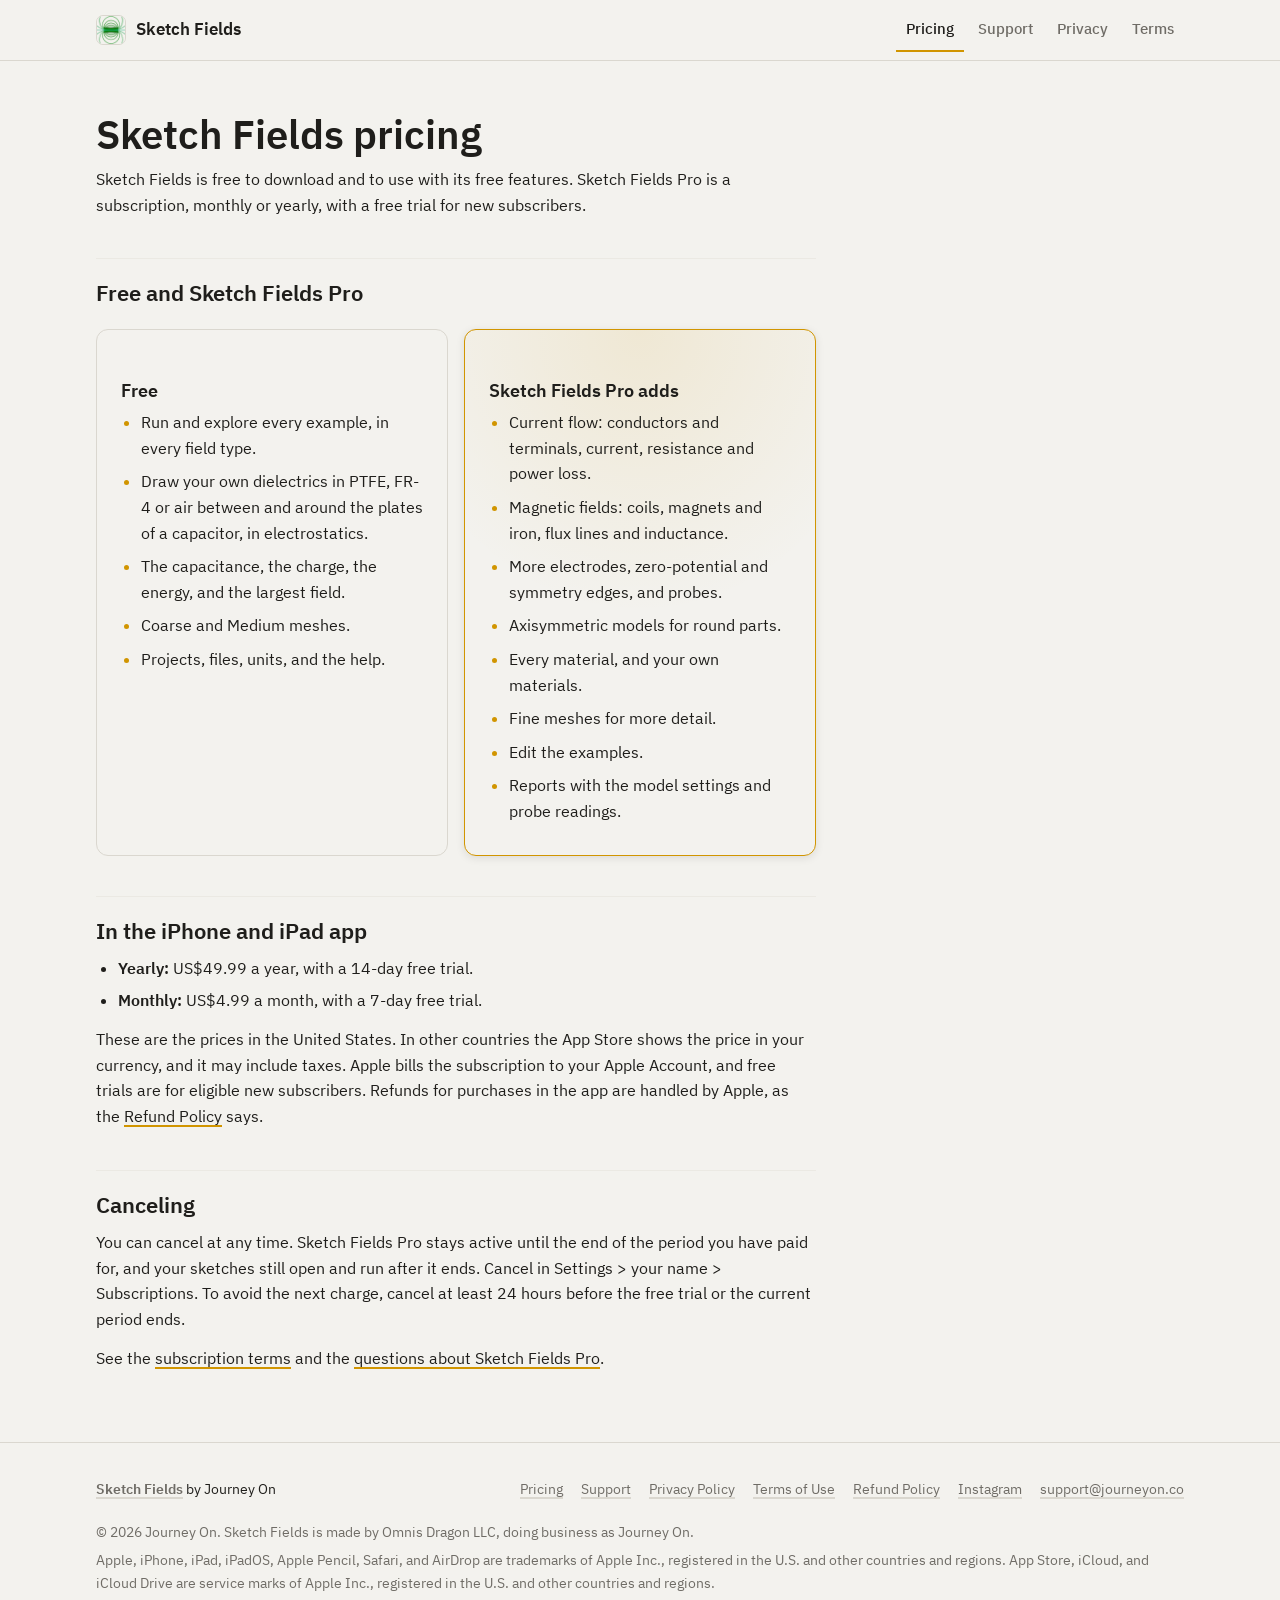
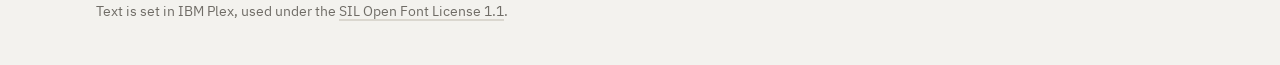
==== pricing/index.html @ ad642560 "Sketch Fields website: product page, pricing, refunds, support, privacy and terms The site for https" ====
<!doctype html>
<html lang="en">
<head>
<meta charset="utf-8">
<meta name="viewport" content="width=device-width, initial-scale=1">
<meta http-equiv="Content-Security-Policy" content="default-src 'none'; script-src 'self'; style-src 'self'; font-src 'self'; img-src 'self'; media-src 'self'; base-uri 'none'; form-action 'none'">
<meta name="color-scheme" content="dark light">
<meta name="theme-color" content="#141413" media="(prefers-color-scheme: dark)">
<meta name="theme-color" content="#f3f2ee" media="(prefers-color-scheme: light)">
<title>Sketch Fields pricing</title>
<meta name="description" content="Sketch Fields pricing: the free features, Sketch Fields Pro, and its prices in the app.">
<link rel="canonical" href="https://sketchfields.journeyon.co/pricing/">
<link rel="icon" type="image/png" sizes="32x32" href="../assets/favicon-32.png">
<link rel="apple-touch-icon" href="../assets/apple-touch-icon.png">
<link rel="stylesheet" href="../assets/site.css">
</head>
<body>
<a class="skip" href="#main">Skip to content</a>

<header class="site-head">
  <div class="wrap">
    <a class="brand" href="../"><img src="../assets/favicon-32.png" srcset="../assets/favicon-32.png 1x, ../assets/brand-96.png 3x" width="30" height="30" alt=""><span>Sketch Fields</span></a>
    <nav class="site-nav" aria-label="Main">
      <ul>
        <li><a href="../pricing/" aria-current="page">Pricing</a></li>
        <li><a href="../support/">Support</a></li>
        <li><a href="../privacy/">Privacy</a></li>
        <li><a href="../terms/">Terms</a></li>
      </ul>
    </nav>
  </div>
</header>

<main id="main" tabindex="-1">
  <div class="wrap">
    <article class="prose">
      <h1 class="page-title">Sketch Fields pricing</h1>
      <p>Sketch Fields is free to download and to use with its free features. Sketch Fields Pro is a subscription, monthly or yearly, with a free trial for new subscribers.</p>

      <h2 id="plans">Free and Sketch Fields Pro</h2>
      <div class="plans">
        <div class="plan">
          <h3>Free</h3>
          <ul class="ticks">
            <li>Run and explore every example, in every field type.</li>
            <li>Draw your own dielectrics in PTFE, FR-4 or air between and around the plates of a capacitor, in electrostatics.</li>
            <li>The capacitance, the charge, the energy, and the largest field.</li>
            <li>Coarse and Medium meshes.</li>
            <li>Projects, files, units, and the help.</li>
          </ul>
        </div>
        <div class="plan pro">
          <h3>Sketch Fields Pro adds</h3>
          <ul class="ticks">
            <li>Current flow: conductors and terminals, current, resistance and power loss.</li>
            <li>Magnetic fields: coils, magnets and iron, flux lines and inductance.</li>
            <li>More electrodes, zero-potential and symmetry edges, and probes.</li>
            <li>Axisymmetric models for round parts.</li>
            <li>Every material, and your own materials.</li>
            <li>Fine meshes for more detail.</li>
            <li>Edit the examples.</li>
            <li>Reports with the model settings and probe readings.</li>
          </ul>
        </div>
      </div>

      <h2 id="app">In the iPhone and iPad app</h2>
      <ul>
        <li><strong>Yearly:</strong> US$49.99 a year, with a 14-day free trial.</li>
        <li><strong>Monthly:</strong> US$4.99 a month, with a 7-day free trial.</li>
      </ul>
      <p>These are the prices in the United States. In other countries the App Store shows the price in your currency, and it may include taxes. Apple bills the subscription to your Apple Account, and free trials are for eligible new subscribers. Refunds for purchases in the app are handled by Apple, as the <a href="../refunds/">Refund Policy</a> says.</p>

      <h2 id="cancel">Canceling</h2>
      <p>You can cancel at any time. Sketch Fields Pro stays active until the end of the period you have paid for, and your sketches still open and run after it ends. Cancel in Settings &gt; your name &gt; Subscriptions. To avoid the next charge, cancel at least 24 hours before the free trial or the current period ends.</p>
      <p>See the <a href="../terms/#pro">subscription terms</a> and the <a href="../support/#cost">questions about Sketch Fields Pro</a>.</p>
    </article>
  </div>
</main>

<footer class="site-foot">
  <div class="wrap">
    <div class="foot-top">
      <p class="foot-brand"><a href="../"><strong>Sketch Fields</strong></a> by Journey On</p>
      <nav aria-label="Footer">
        <ul class="foot-links">
          <li><a href="../pricing/">Pricing</a></li>
          <li><a href="../support/">Support</a></li>
          <li><a href="../privacy/">Privacy Policy</a></li>
          <li><a href="../terms/">Terms of Use</a></li>
          <li><a href="../refunds/">Refund Policy</a></li>
          <li><a href="https://www.instagram.com/journeyon_co/">Instagram</a></li>
          <li><a href="mailto:support@journeyon.co">support@journeyon.co</a></li>
        </ul>
      </nav>
    </div>
    <p>© 2026 Journey On. Sketch Fields is made by Omnis Dragon LLC, doing business as Journey On.</p>
    <p>Apple, iPhone, iPad, iPadOS, Apple Pencil, Safari, and AirDrop are trademarks of Apple Inc., registered in the U.S. and other countries and regions. App Store, iCloud, and iCloud Drive are service marks of Apple Inc., registered in the U.S. and other countries and regions.</p>
    <p>Text is set in IBM Plex, used under the <a href="../fonts/LICENSE.txt">SIL Open Font License 1.1</a>.</p>
  </div>
</footer>
</body>
</html>
---- assets/site.css ----
/* Sketch Fields website. Colors, radii, fonts and shadows are the app's design tokens; tints are color-mix() of tokens.
   Dark is the default, as in the app; light follows prefers-color-scheme. */

@font-face {
  font-family: 'IBM Plex Sans';
  font-style: normal;
  font-weight: 400;
  font-display: swap;
  src: url('../fonts/IBMPlexSans-Regular.woff2') format('woff2');
}
@font-face {
  font-family: 'IBM Plex Sans';
  font-style: normal;
  font-weight: 500;
  font-display: swap;
  src: url('../fonts/IBMPlexSans-Medium.woff2') format('woff2');
}
@font-face {
  font-family: 'IBM Plex Sans';
  font-style: normal;
  font-weight: 600;
  font-display: swap;
  src: url('../fonts/IBMPlexSans-SemiBold.woff2') format('woff2');
}
@font-face {
  font-family: 'IBM Plex Mono';
  font-style: normal;
  font-weight: 400;
  font-display: swap;
  src: url('../fonts/IBMPlexMono-Regular.woff2') format('woff2');
}
@font-face {
  font-family: 'IBM Plex Mono';
  font-style: normal;
  font-weight: 500;
  font-display: swap;
  src: url('../fonts/IBMPlexMono-Medium.woff2') format('woff2');
}

:root {
  --bg: #141413;
  --panel: #1c1c1b;
  --panel2: #232321;
  --fg: #e8e6e1;
  --muted: #9b9890;
  --line: #35332e;
  --line2: #2a2926;
  --accent: #f0b323;
  --accent2: #ffc94a;
  --accent-fg: #141413;
  --canvas: #1a1a19;
  --shadow: 0 6px 24px rgba(0, 0, 0, .5);
  --shadow-sm: 0 2px 10px rgba(0, 0, 0, .45);
  --label: var(--accent); /* small headings: amber on dark, ink on light (amber on light is under 4.5:1) */
  --font: 'IBM Plex Sans', system-ui, -apple-system, 'Segoe UI', sans-serif;
  --mono: 'IBM Plex Mono', ui-monospace, SFMono-Regular, Menlo, monospace;
  --radius: 6px;
  /* Motion: the app's ease-out cubic, 1 - (1 - k)^3, and its 240 ms */
  --ease-out: cubic-bezier(.33, 1, .68, 1);
  --t-fast: .15s;
  --t: .24s;
  --t-reveal: .48s;
  /* Light on surfaces: the glow behind the hero animation and the app icon, the wash at the top of a band, and the
     light at the top of the cards */
  --glow: color-mix(in srgb, var(--accent) 17%, transparent);
  --glow-band: color-mix(in srgb, var(--accent) 7%, transparent);
  --tint-card: color-mix(in srgb, var(--fg) 5%, transparent);
  --tint-pro: color-mix(in srgb, var(--accent) 15%, transparent);
  --tint-tile: color-mix(in srgb, var(--accent) 9%, transparent);
  color-scheme: dark;
}

@media (prefers-color-scheme: light) {
  :root {
    --bg: #f3f2ee;
    --panel: #ffffff;
    --panel2: #f7f6f2;
    --fg: #1f1e1b;
    --muted: #6f6c66;
    --line: #dad7cf;
    --line2: #ebe9e3;
    --accent: #d19500;
    --accent2: #a87700;
    --accent-fg: #1f1e1b;
    --canvas: #e9e7e1;
    --shadow: 0 6px 24px rgba(30, 28, 20, .12);
    --shadow-sm: 0 2px 8px rgba(30, 28, 20, .10);
    --label: var(--fg);
    --glow: color-mix(in srgb, var(--accent) 10%, transparent);
    --glow-band: transparent;
    --tint-card: transparent;
    --tint-pro: color-mix(in srgb, var(--accent) 11%, transparent);
    --tint-tile: color-mix(in srgb, var(--accent) 8%, transparent);
    color-scheme: light;
  }
}

*,
*::before,
*::after {
  box-sizing: border-box;
}

html {
  -webkit-text-size-adjust: 100%;
  text-size-adjust: 100%;
}

@media (prefers-reduced-motion: no-preference) {
  html {
    scroll-behavior: smooth;
  }
}

body {
  margin: 0;
  background: var(--bg);
  color: var(--fg);
  font-family: var(--font);
  font-size: 16px;
  line-height: 1.6;
  overflow-wrap: break-word;
}

img {
  max-width: 100%;
  height: auto;
}

figure {
  margin: 0;
}

strong,
b {
  font-weight: 600;
}

h1,
h2,
h3 {
  font-weight: 600;
  line-height: 1.25;
  margin: 0;
  text-wrap: balance;
}

h2,
h3,
[id] {
  scroll-margin-top: 16px;
}

p,
ul,
ol {
  margin: 0 0 14px;
}

ul,
ol {
  padding-left: 22px;
}

li {
  margin: 0 0 6px;
}

a {
  color: var(--fg);
  text-decoration: underline;
  text-decoration-color: var(--accent);
  text-decoration-thickness: 2px;
  text-underline-offset: 3px;
  transition: color var(--t-fast) ease, text-decoration-color var(--t-fast) ease;
}

a:hover {
  text-decoration-color: var(--fg);
}

:focus-visible {
  outline: 2px solid var(--accent2);
  outline-offset: 2px;
  border-radius: 3px;
}

code,
.mono {
  font-family: var(--mono);
  font-size: .94em;
}

/* Skip link: off screen until it has focus */
.skip {
  position: absolute;
  left: 16px;
  top: -200px;
  z-index: 90;
  padding: 10px 16px;
  background: var(--panel);
  color: var(--fg);
  border: 1px solid var(--line);
  border-radius: var(--radius);
  box-shadow: var(--shadow);
  font-weight: 600;
}

.skip:focus {
  top: 12px;
}

.wrap {
  max-width: 1120px;
  margin: 0 auto;
  padding: 0 16px;
}

/* Header */
.site-head {
  border-bottom: 1px solid var(--line);
  background: var(--bg);
}

.site-head .wrap {
  display: flex;
  align-items: center;
  justify-content: space-between;
  gap: 12px;
  min-height: 60px;
  flex-wrap: wrap;
}

.brand {
  display: inline-flex;
  align-items: center;
  gap: 10px;
  font-weight: 600;
  font-size: 17px;
  text-decoration: none;
  color: var(--fg);
  min-height: 44px;
}

.brand img {
  width: 30px;
  height: 30px;
  border-radius: 7px;
  border: 1px solid var(--line);
}

.site-nav ul {
  display: flex;
  gap: 4px;
  list-style: none;
  margin: 0;
  padding: 0;
}

.site-nav li {
  margin: 0;
}

.site-nav a {
  display: inline-flex;
  align-items: center;
  min-height: 44px;
  padding: 0 10px;
  color: var(--muted);
  font-weight: 500;
  font-size: 15px;
  text-decoration: none;
  border-bottom: 2px solid transparent;
}

.site-nav a:hover {
  color: var(--fg);
}

.site-nav a[aria-current='page'] {
  color: var(--fg);
  border-bottom-color: var(--accent);
}

/* Main */
main {
  display: block;
  padding: 32px 0 56px;
}

.home main {
  padding: 0;
}

.prose {
  max-width: 720px;
}

.eyebrow {
  margin: 0 0 6px;
  color: var(--muted);
  font-size: 16px;
  font-weight: 500;
}

.page-title {
  font-size: 30px;
  margin-bottom: 8px;
}

.updated {
  color: var(--muted);
  font-size: 14px;
  margin-bottom: 24px;
}

.lead {
  font-size: 19px;
  line-height: 1.5;
}

.muted {
  color: var(--muted);
}

.small {
  font-size: 14px;
}

/* Buttons */
.actions {
  display: flex;
  flex-wrap: wrap;
  align-items: center;
  gap: 12px;
  margin: 26px 0 14px;
}

.actions.center {
  justify-content: center;
}

.btn {
  display: inline-flex;
  align-items: center;
  justify-content: center;
  min-height: 48px;
  padding: 12px 20px;
  border-radius: var(--radius);
  border: 1px solid var(--line);
  background: var(--panel2);
  color: var(--fg);
  font-weight: 600;
  text-decoration: none;
  line-height: 1.2;
}

.btn:hover {
  border-color: var(--muted);
}

.btn.primary {
  background: var(--accent);
  border-color: var(--accent);
  color: var(--accent-fg);
}

.btn.primary:hover {
  box-shadow: var(--shadow-sm);
  text-decoration: underline;
  text-decoration-color: var(--accent-fg);
}

/* Home page: hero */
.hero {
  padding: 36px 0 8px;
}

.hero-grid {
  display: grid;
  gap: 32px;
  align-items: center;
}

.hero h1 {
  font-size: 46px;
  letter-spacing: -.02em;
  line-height: 1.05;
  margin-bottom: 14px;
}

.hero-line {
  text-wrap: balance;
  font-size: 23px;
  font-weight: 500;
  line-height: 1.35;
  margin-bottom: 14px;
}

.hero-sub {
  color: var(--muted);
  font-size: 17px;
  max-width: 34em;
}

.hero-media {
  position: relative;
  aspect-ratio: 4 / 5;
  border-radius: 16px;
  overflow: hidden;
  background: var(--canvas);
  border: 1px solid var(--line);
  box-shadow: var(--shadow);
}

.hero-media picture,
.hero-poster,
.hero-video {
  position: absolute;
  inset: 0;
  display: block;
  width: 100%;
  height: 100%;
  object-fit: cover;
}

/* The browser picks the video once, when the page loads. If the box changes shape later (a phone turned from portrait
   to landscape), the crop stays centered, so the part in the middle of the animation stays in view. */
.hero-poster,
.hero-video {
  object-position: 50% 50%;
}

/* Safari does not autoplay in Low Power Mode and would draw its start button over the video; the still image under the
   video shows instead. */
.hero-video::-webkit-media-controls-start-playback-button {
  display: none !important;
  -webkit-appearance: none;
}

.hero-video::-webkit-media-controls {
  display: none !important;
}

/* "Pause animation": a real checkbox, visually replaced by the label's box. Checked, the video is hidden and the
   still image under it shows (WCAG 2.2.2). */
.still {
  position: absolute;
  width: 1px;
  height: 1px;
  margin: 0;
  opacity: 0;
  pointer-events: none;
}

.still-label {
  position: absolute;
  right: 12px;
  bottom: 12px;
  z-index: 2;
  display: inline-flex;
  align-items: center;
  gap: 9px;
  min-height: 36px;
  padding: 6px 14px 6px 11px;
  border-radius: 20px;
  border: 1px solid var(--line);
  background: color-mix(in srgb, var(--panel) 92%, transparent);
  color: var(--fg);
  font-size: 14px;
  font-weight: 500;
  box-shadow: var(--shadow-sm);
  cursor: pointer;
  user-select: none;
}

.still-label::before {
  content: '';
  flex: none;
  width: 16px;
  height: 16px;
  border: 1.5px solid var(--muted);
  border-radius: 4px;
  transition: background-color var(--t-fast) ease, border-color var(--t-fast) ease;
}

.still-label::after {
  content: '';
  position: absolute;
  left: 17px;
  top: 50%;
  width: 5px;
  height: 9px;
  margin-top: -6px;
  border: solid var(--accent-fg);
  border-width: 0 2px 2px 0;
  transform: rotate(45deg);
  opacity: 0;
}

.still:checked ~ .still-label::before {
  background: var(--accent);
  border-color: var(--accent);
}

.still:checked ~ .still-label::after {
  opacity: 1;
}

.still:focus-visible ~ .still-label {
  outline: 2px solid var(--accent2);
  outline-offset: 2px;
}

.still-label:hover {
  border-color: var(--muted);
}

.still:checked ~ .loop-video {
  display: none;
}

@media (prefers-reduced-motion: reduce) {
  .loop-video,
  .still,
  .still-label {
    display: none;
  }
}

/* Text for screen readers only */
.vh {
  position: absolute;
  width: 1px;
  height: 1px;
  margin: -1px;
  padding: 0;
  overflow: hidden;
  clip-path: inset(50%);
  white-space: nowrap;
  border: 0;
}

/* Home page: the names of the built-in examples in a row under the hero. It repeats the list in "Learn with the
   examples", so it is hidden from screen readers. Where scroll timelines exist and motion is allowed, it moves to the
   right while the page scrolls, and stops when the page stops; otherwise it is
   still, with a faded right edge. overflow: clip (not hidden) keeps the band from becoming a scroll container, so its
   view() timeline follows the page. */
.example-band {
  margin-top: 40px;
  border-top: 1px solid var(--line2);
  border-bottom: 1px solid var(--line2);
  overflow: hidden;
  overflow: clip;
  -webkit-mask-image: linear-gradient(90deg, var(--fg) calc(100% - 64px), transparent);
  mask-image: linear-gradient(90deg, var(--fg) calc(100% - 64px), transparent);
}

.band-track {
  display: flex;
  width: max-content;
  padding-left: max(16px, calc((100vw - 1088px) / 2));
}

.band-list {
  display: flex;
  list-style: none;
  margin: 0;
  padding: 0;
}

.band-list li {
  display: flex;
  align-items: center;
  margin: 0;
  padding: 13px 0;
  white-space: nowrap;
  color: var(--muted);
  font-size: 15px;
  font-weight: 500;
}

.band-list li::after {
  content: '';
  width: 5px;
  height: 5px;
  margin: 0 20px;
  border-radius: 50%;
  background: var(--accent);
}

@keyframes band-drift {
  from {
    translate: -720px 0;
  }

  to {
    translate: 0 0;
  }
}

@media (prefers-reduced-motion: no-preference) {
  @supports (animation-timeline: view()) {
    .example-band {
      -webkit-mask-image: linear-gradient(90deg, transparent, var(--fg) 48px, var(--fg) calc(100% - 48px), transparent);
      mask-image: linear-gradient(90deg, transparent, var(--fg) 48px, var(--fg) calc(100% - 48px), transparent);
    }

    .band-track {
      padding-left: 0;
      animation: band-drift linear both;
      animation-timeline: view();
      animation-range: cover;
    }
  }
}

/* Home page: sections */
.section {
  padding: 64px 0 0;
}

.section-title,
.cta h2 {
  font-size: clamp(30px, 2.2vw + 20px, 44px);
  letter-spacing: -.02em;
  line-height: 1.12;
  margin-bottom: 18px;
}

.feature-text h2 {
  font-size: 30px;
  letter-spacing: -.02em;
  line-height: 1.12;
  margin-bottom: 18px;
}

.section-intro {
  max-width: 720px;
}

/* The colored-pencil underline of the App Store headlines, under one key word of a heading: amber, and blue under
   the hero's key word, as in the first App Store image. It is a background image, so the text and its contrast do not
   change; links keep their straight underline. Where motion is allowed it is drawn in from the left once its heading
   has appeared (see Motion). */
.pencil {
  position: relative;
  z-index: 0;
  white-space: nowrap;
}

/* behind the letters of its word, as in the App Store headlines, so the descenders stay whole */
.pencil::after {
  content: '';
  position: absolute;
  z-index: -1;
  left: -.12em;
  right: -.14em;
  bottom: -.1em;
  height: .41em;
  background: center / 100% 100% no-repeat;
  pointer-events: none;
}

.pencil.short::after {
  background-image: url('pencil-amber-short-dark.webp');
}

.pencil.mid::after {
  background-image: url('pencil-amber-mid-dark.webp');
}

.pencil.long::after {
  background-image: url('pencil-amber-long-dark.webp');
}

.pencil.blue::after {
  background-image: url('pencil-blue-mid-dark.webp');
}

@media (prefers-color-scheme: light) {
  .pencil.short::after {
    background-image: url('pencil-amber-short-light.webp');
  }

  .pencil.mid::after {
    background-image: url('pencil-amber-mid-light.webp');
  }

  .pencil.long::after {
    background-image: url('pencil-amber-long-light.webp');
  }

  .pencil.blue::after {
    background-image: url('pencil-blue-mid-light.webp');
  }
}

/* Screenshots: the ten App Store images, a strip that scrolls sideways below 1000 px and two rows of five above. The
   column width always leaves part of the next image in view, so the strip shows that it scrolls. The side gutters are
   the list's padding, so they stay at the ends of the scrolled strip; the top and bottom padding leave room for the
   shadows, which the strip would otherwise cut off. The gaps are narrow, so the pencil lines read from one image into
   the next, as on the App Store. */
.shot-strip {
  overflow-x: auto;
  scroll-snap-type: x mandatory;
  scroll-padding: 0 16px;
  padding: 26px 0 30px;
  margin-top: -8px;
}

.shot-strip:focus-visible {
  outline-offset: -2px;
}

.shot-list {
  display: grid;
  grid-auto-flow: column;
  grid-auto-columns: min(calc((100vw - 32px) / 1.55), 260px);
  gap: 12px;
  width: max-content;
  list-style: none;
  margin: 0;
  padding: 0 16px;
}

@media (min-width: 480px) {
  .shot-list {
    grid-auto-columns: calc((100vw - 48px) / 2.4);
  }
}

@media (min-width: 720px) {
  .shot-list {
    grid-auto-columns: calc((100vw - 64px) / 3.4);
  }
}

.shot-list li {
  margin: 0;
  scroll-snap-align: start;
}

.shot-list img {
  display: block;
  width: 100%;
  border-radius: 12px;
  border: 1px solid var(--line);
  background: var(--canvas);
  box-shadow: var(--shadow);
}

/* See it in action: the two framed videos, side by side from 600 px with the same height (the columns are in the
   ratio of the videos' widths at equal height: 9 / 16 to 16 / 9), stacked on phones. Each video has the browser's
   own controls. The iPhone video plays muted, in a loop, while it is on screen (the script; it loads nothing before
   the page has loaded and the video comes near the screen), with a Pause video button beside its caption; the iPad
   video loads nothing until play is pressed. The poster attribute is a transparent 1 x 1 image, so the lazy,
   responsive still image under the video shows through (without a poster, Chrome paints a gray box). The frame has a
   band under the picture for the browser's controls, so they do not cover the picture; the band is the videos' own dark
   canvas in both themes, as the controls are drawn for a dark background. */
.previews {
  display: grid;
  gap: 32px;
  justify-items: center;
  margin-top: 28px;
}

.preview {
  display: grid;
  grid-template-columns: minmax(0, 1fr) auto;
  align-items: center;
  column-gap: 12px;
  width: 100%;
}

.preview.phone {
  max-width: 260px;
}

.preview-frame {
  grid-column: 1 / -1;
  position: relative;
  overflow: hidden;
  padding-bottom: 56px;
  border-radius: 16px;
  border: 1px solid var(--line);
  background: #141413; /* the framed videos' own background (the dark --bg), so the controls band matches the picture */
  box-shadow: var(--shadow);
}

.preview-poster {
  display: block;
  width: 100%;
  height: auto;
}

.preview-video {
  position: absolute;
  inset: 0;
  width: 100%;
  height: 100%;
  object-fit: contain;
  object-position: 50% 0;
}

.preview-video:focus-visible {
  outline: 2px solid var(--accent2);
  outline-offset: -3px;
}

.preview figcaption {
  grid-row: 2;
  grid-column: 1;
  margin-top: 14px;
  color: var(--muted);
  font-size: 15px;
  font-weight: 500;
}

/* Pause video: a real button under the frame, never over the picture or the device, in the look of the hero's
   "Pause animation". The script shows it and keeps its text in step with the video (WCAG 2.2.2: the browser hides its
   own controls a few seconds into playback). It draws a pause sign, or a play triangle while the video is paused. On
   narrow screens it sits beside the caption; from 600 px, where the iPhone figure is narrow, on its own row under it. */
.preview-toggle {
  grid-row: 2;
  grid-column: 2;
  display: inline-flex;
  align-items: center;
  gap: 9px;
  min-height: 36px;
  margin-top: 14px;
  padding: 6px 14px 6px 12px;
  border: 1px solid var(--line);
  border-radius: 20px;
  background: var(--panel2);
  color: var(--fg);
  font: inherit;
  font-size: 14px;
  font-weight: 500;
  cursor: pointer;
}

.preview-toggle[hidden] {
  display: none;
}

.preview-toggle:hover {
  border-color: var(--muted);
}

.preview-toggle::before {
  content: '';
  flex: none;
  width: 10px;
  height: 12px;
  border-inline: 3px solid currentColor;
}

.preview-toggle.is-paused::before {
  border: 0;
  background: currentColor;
  clip-path: polygon(0 0, 100% 50%, 0 100%);
}

.scenes-block {
  margin-top: 40px;
  max-width: 1088px;
}

.scenes-block h3 {
  margin-bottom: 14px;
  color: var(--label);
  font-size: 13px;
  font-weight: 600;
  letter-spacing: .06em;
  text-transform: uppercase;
}

.scenes {
  display: grid;
  gap: 12px 28px;
  list-style: none;
  padding: 0;
  margin: 0;
  counter-reset: scene;
}

.scenes li {
  position: relative;
  counter-increment: scene;
  margin: 0;
  padding: 0 0 0 36px;
  color: var(--muted);
  font-size: 15px;
  line-height: 1.5;
}

.scenes li::before {
  content: counter(scene);
  position: absolute;
  left: 0;
  top: -1px;
  display: grid;
  place-items: center;
  width: 24px;
  height: 24px;
  border-radius: 50%;
  border: 1px solid var(--line);
  background: var(--panel);
  color: var(--fg);
  font-family: var(--mono);
  font-size: 12px;
  font-weight: 500;
}

/* Feature rows: text and a screenshot, side by side on wide screens, with a hairline between rows (See it in action is
   a band, whose edge does that above the first row) */
.feature {
  padding: 64px 0 0;
}

.feature + .feature::before {
  content: '';
  display: block;
  width: calc(100% - 32px);
  max-width: 1088px;
  height: 1px;
  margin: 0 auto 64px;
  background: var(--line2);
}

.action + .feature {
  padding-top: 64px;
}

.feature-grid {
  display: grid;
  gap: 28px;
  align-items: center;
}

.feature-text {
  font-size: 17px;
}

.feature-text > :last-child {
  margin-bottom: 0;
}

.feature-shot img {
  display: block;
  width: 100%;
  border-radius: 12px;
  border: 1px solid var(--line);
  background: var(--canvas);
  box-shadow: var(--shadow);
}

.ticks {
  padding-left: 20px;
}

.ticks li {
  margin-bottom: 8px;
}

.ticks li::marker {
  color: var(--accent);
}

.steps {
  list-style: none;
  padding: 0;
  margin: 20px 0;
  counter-reset: step;
}

.steps li {
  position: relative;
  counter-increment: step;
  min-height: 32px;
  margin: 0 0 14px;
  padding: 3px 0 0 46px;
}

.steps li::before {
  content: counter(step);
  position: absolute;
  left: 0;
  top: 0;
  display: grid;
  place-items: center;
  width: 32px;
  height: 32px;
  border-radius: 50%;
  border: 1px solid var(--accent);
  background: color-mix(in srgb, var(--accent) 16%, var(--panel));
  color: var(--fg);
  font-family: var(--mono);
  font-size: 14px;
  font-weight: 500;
}

.fields {
  display: flex;
  flex-wrap: wrap;
  gap: 8px;
  list-style: none;
  padding: 0;
  margin: 18px 0;
}

.fields li {
  margin: 0;
  padding: 5px 12px;
  border: 1px solid var(--line);
  border-radius: 16px;
  background: var(--panel);
  font-size: 15px;
}

.fields .u {
  margin-left: 4px;
  color: var(--muted);
  font-family: var(--mono);
  font-size: 14px;
}

.groups {
  display: grid;
  grid-template-columns: repeat(auto-fit, minmax(190px, 1fr));
  gap: 18px 28px;
  margin-top: 22px;
}

.groups h3 {
  margin-bottom: 6px;
  color: var(--label);
  font-size: 13px;
  font-weight: 600;
  letter-spacing: .06em;
  text-transform: uppercase;
}

.groups ul {
  list-style: none;
  padding: 0;
  margin: 0;
  font-size: 15px;
}

.groups li {
  margin: 0;
  padding: 5px 0;
  border-bottom: 1px solid var(--line2);
}

.groups li:last-child {
  border-bottom: 0;
}

/* Feature rows without a screenshot (until the App Store images exist): a card beside the text, lit from the top like
   the plan cards, with the roles, analyses, examples or theory values of the row */
.feature-aside {
  position: relative;
  isolation: isolate;
  overflow: hidden;
  background: var(--panel);
  border: 1px solid var(--line);
  border-radius: 12px;
  padding: 20px 24px;
}

.feature-aside::before {
  content: '';
  position: absolute;
  inset: 0;
  z-index: -1;
  pointer-events: none;
  background: radial-gradient(100% 70% at 50% 0, var(--tint-card), transparent 70%);
}

.feature-aside > :last-child {
  margin-bottom: 0;
}

.feature-aside .groups {
  margin-top: 0;
}

.aside-title {
  margin-bottom: 8px;
  color: var(--label);
  font-size: 13px;
  font-weight: 600;
  letter-spacing: .06em;
  text-transform: uppercase;
}

.aside-list {
  list-style: none;
  padding: 0;
  margin: 0;
  font-size: 15px;
}

.aside-list li {
  margin: 0;
  padding: 8px 0;
  border-bottom: 1px solid var(--line2);
  color: var(--muted);
}

.aside-list li:last-child {
  border-bottom: 0;
  padding-bottom: 0;
}

.aside-list strong {
  display: block;
  color: var(--fg);
  font-weight: 500;
}

/* Bands: See it in action, Free and Pro, and the end of the page, on the panel color between sections on the page
   color. A lit band has a soft light from above (dark theme only), and the closing band a glow behind the app icon. */
.band {
  position: relative;
  isolation: isolate;
  margin-top: 72px;
  padding: 64px 0;
  background: var(--panel);
  border-top: 1px solid var(--line);
  border-bottom: 1px solid var(--line);
}

.band.lit::before {
  content: '';
  position: absolute;
  inset: 0;
  z-index: -1;
  pointer-events: none;
  background: radial-gradient(55% 160px at 50% 0, var(--glow-band), transparent 75%);
}

.cta.lit::before {
  background: radial-gradient(40% 260px at 50% 30%, var(--glow), transparent 72%);
}

/* Free and Pro: cards lit from the top, Pro in amber */
.plans {
  display: grid;
  gap: 16px;
  margin: 22px 0 20px;
}

.plan {
  position: relative;
  isolation: isolate;
  overflow: hidden;
  background: var(--bg);
  border: 1px solid var(--line);
  border-radius: 12px;
  padding: 22px 24px;
}

.plan::before,
.tile::before {
  content: '';
  position: absolute;
  inset: 0;
  z-index: -1;
  pointer-events: none;
  background: radial-gradient(100% 70% at 50% 0, var(--tint-card), transparent 70%);
}

.plan.pro {
  border-color: var(--accent);
  box-shadow: var(--shadow-sm);
}

.plan.pro::before {
  background: radial-gradient(100% 75% at 50% 0, var(--tint-pro), transparent 72%);
}

.plan h3 {
  font-size: 19px;
  margin-bottom: 10px;
}

.plan > :last-child {
  margin-bottom: 0;
}

/* On your device: the image and the four tiles, side by side on wide screens */
.device-grid {
  display: grid;
  gap: 28px;
  align-items: center;
  margin-top: 28px;
}

.tiles {
  display: grid;
  grid-template-columns: minmax(0, 1fr);
  gap: 12px;
  list-style: none;
  padding: 0;
  margin: 0;
}

/* On your device without its image: the four tiles in a row on wide screens */
.tiles.wide {
  margin-top: 28px;
}

/* Each tile is lit from its icon, at the top left */
.tile {
  position: relative;
  isolation: isolate;
  overflow: hidden;
  display: grid;
  grid-template-columns: 26px minmax(0, 1fr);
  column-gap: 16px;
  align-items: start;
  align-content: start;
  margin: 0;
  padding: 16px 20px;
  background: var(--panel);
  border: 1px solid var(--line);
  border-radius: 12px;
}

.tile::before {
  background: radial-gradient(60% 120% at 0 0, var(--tint-tile), transparent 72%);
}

.tile svg {
  grid-row: 1 / span 2;
  display: block;
  width: 26px;
  height: 26px;
  fill: none;
  stroke: var(--accent);
  stroke-width: 1.7;
  stroke-linecap: round;
  stroke-linejoin: round;
}

.tile h3 {
  font-size: 17px;
  margin: 1px 0 2px;
}

.tile p {
  grid-column: 2;
  margin: 0;
  color: var(--muted);
  font-size: 15px;
}

.device-shot img {
  display: block;
  width: 100%;
  border-radius: 12px;
  border: 1px solid var(--line);
  background: var(--canvas);
  box-shadow: var(--shadow);
}

.note {
  background: var(--panel2);
  border: 1px solid var(--line);
  border-left: 3px solid var(--accent);
  border-radius: var(--radius);
  padding: 18px 20px;
  max-width: 860px;
}

.note > :last-child {
  margin-bottom: 0;
}

/* Call to action */
.cta {
  text-align: center;
}

.cta .app-icon {
  display: block;
  width: 96px;
  height: 96px;
  margin: 0 auto 20px;
  border-radius: 21px;
  border: 1px solid var(--line);
  box-shadow: var(--shadow);
}

.cta h2 {
  margin-bottom: 8px;
}

.cta .actions {
  margin-top: 22px;
}

/* Legal and support pages */
.prose h2 {
  font-size: 22px;
  margin: 40px 0 12px;
  padding-top: 20px;
  border-top: 1px solid var(--line2);
}

.prose h3 {
  font-size: 18px;
  margin: 28px 0 8px;
}

.prose .first {
  margin-top: 28px;
}

.toc {
  background: var(--panel);
  border: 1px solid var(--line);
  border-radius: 12px;
  padding: 16px 20px 6px;
  margin: 8px 0 8px;
}

.toc h2 {
  font-size: 13px;
  font-weight: 600;
  letter-spacing: .08em;
  text-transform: uppercase;
  color: var(--muted);
  margin: 0 0 10px;
  padding: 0;
  border: 0;
}

.toc ol,
.toc ul {
  margin: 0 0 10px;
  padding-left: 0;
  list-style: none;
  columns: 1;
}

.toc li {
  margin: 0 0 4px;
  break-inside: avoid;
}

.toc a {
  display: inline-block;
  padding: 2px 0;
  text-decoration-thickness: 1px;
}

.summary {
  background: var(--panel2);
  border: 1px solid var(--line);
  border-radius: var(--radius);
  padding: 16px 20px 4px;
  margin: 0 0 20px;
}

.caps {
  text-transform: uppercase;
  font-size: 15px;
  letter-spacing: .01em;
}

.address {
  font-style: normal;
  line-height: 1.8;
  margin: 0 0 14px;
}

.contact-box {
  background: var(--panel);
  border: 1px solid var(--line);
  border-radius: 12px;
  padding: 18px 20px;
  margin: 0 0 16px;
}

.contact-box .email {
  font-size: 20px;
  font-weight: 600;
}

.contact-box > :last-child {
  margin-bottom: 0;
}

.faq h3 {
  margin-top: 26px;
}

/* Footer */
.site-foot {
  border-top: 1px solid var(--line);
  color: var(--muted);
  font-size: 14px;
  padding: 28px 0 36px;
}

.home .site-foot {
  border-top: 0;
}

.site-foot a {
  color: var(--muted);
  text-decoration-color: var(--line);
}

.site-foot a:hover {
  color: var(--fg);
  text-decoration-color: var(--accent);
}

.foot-top {
  display: flex;
  flex-wrap: wrap;
  align-items: center;
  justify-content: space-between;
  gap: 4px 24px;
  margin-bottom: 14px;
}

.foot-brand {
  color: var(--fg);
}

.site-foot .foot-brand {
  margin: 0;
}

.foot-links {
  display: flex;
  flex-wrap: wrap;
  gap: 0 18px;
  list-style: none;
  padding: 0;
  margin: 0;
}

.foot-links li {
  margin: 0;
}

.foot-links a {
  display: inline-flex;
  align-items: center;
  min-height: 36px;
}

.site-foot p {
  margin: 0 0 6px;
}

/* Phones: keep the brand and the four links on one line; the brand shows its icon only, and its name stays for screen
   readers (each page's title names the app just below). A brand without its icon shows its name, and the links wrap
   to a second line when they do not fit beside it. */
@media (max-width: 479px) {
  .site-head .wrap {
    gap: 8px;
  }

  .site-head .wrap:has(.brand img) {
    flex-wrap: nowrap;
  }

  .brand {
    font-size: 16px;
    gap: 8px;
    white-space: nowrap;
  }

  .brand img + span {
    position: absolute;
    width: 1px;
    height: 1px;
    overflow: hidden;
    clip: rect(0 0 0 0);
    clip-path: inset(50%);
    white-space: nowrap;
  }

  .site-nav {
    margin-right: -7px;
  }

  .site-nav ul {
    gap: 0;
  }

  .site-nav a {
    padding: 0 7px;
  }

  .hero .actions .btn {
    flex: 1 1 100%;
  }
}

/* The narrowest phones (320 px) */
@media (max-width: 359px) {
  .site-nav a {
    padding: 0 5px;
    font-size: 14px;
  }
}

/* Wider screens */
@media (min-width: 560px) {
  .tiles {
    grid-template-columns: repeat(2, minmax(0, 1fr));
  }
}

@media (min-width: 600px) {
  .hero-media {
    aspect-ratio: 4 / 3;
  }

  /* The two figures share the rows of the grid (frame, caption, Pause video), so the captions sit on one line even
     where the frames' borders make their heights differ by a few pixels. The iPhone figure is too narrow here for the
     caption and the button side by side, so the button has the third row, under its caption; without the script the
     row is empty. */
  .previews {
    grid-template-columns: minmax(0, 316fr) minmax(0, 1000fr);
    align-items: start;
    gap: 0 24px;
  }

  .preview {
    grid-row: span 3;
    grid-template-columns: minmax(0, 1fr);
    grid-template-rows: subgrid;
  }

  .preview-toggle {
    grid-row: 3;
    grid-column: 1;
    justify-self: start;
    margin-top: 8px;
  }

  .preview-frame {
    align-self: stretch; /* both frames end on the same line; the borders cost the tall frame more height */
  }

  .preview.phone {
    max-width: none;
  }

  .plans {
    grid-template-columns: repeat(2, 1fr);
  }
}

@media (min-width: 720px) {
  .toc ol {
    columns: 2;
    column-gap: 32px;
  }

  .page-title {
    font-size: 40px;
  }

  .feature-text h2 {
    font-size: clamp(34px, 1vw + 24px, 38px);
  }
}

@media (min-width: 960px) {
  main {
    padding-top: 48px;
  }

  /* The hero clips the glow below at the window's right edge; the space under the hero is its padding rather than the
     band's margin, so the glow fits inside it */
  .hero {
    padding: 64px 0 72px;
    overflow: hidden;
    overflow: clip;
  }

  /* A glow around the launch animation. Its box is the animation's box (the second column, 4 : 3, centered in the
     row; the padding keeps the content box at that size) grown by the padding, most to the right; the glow is even up
     to the animation's edge and fades out within the padding, before the text column, the header and the band of
     examples. */
  .hero-grid {
    position: relative;
    isolation: isolate;
    grid-template-columns: minmax(0, 5fr) minmax(0, 6fr);
    gap: 56px;
  }

  .hero-grid::before {
    content: '';
    position: absolute;
    z-index: -1;
    top: 50%;
    left: calc((100% - 88px) * 5 / 11 + 72px);
    right: 16px;
    box-sizing: content-box;
    aspect-ratio: 4 / 3;
    padding: 64px 128px 64px 32px;
    margin: 0 -128px 0 -32px;
    translate: 0 -50%;
    pointer-events: none;
    background: radial-gradient(closest-side, var(--glow) 66%, transparent);
  }

  .hero h1 {
    font-size: clamp(64px, 2.5vw + 40px, 72px);
    letter-spacing: -.025em;
  }

  .hero-line {
    font-size: clamp(26px, 1.25vw + 14px, 30px);
  }

  .example-band {
    margin-top: 8px;
  }

  .section {
    padding-top: 88px;
  }

  .feature {
    padding-top: 88px;
  }

  .feature + .feature::before {
    margin-bottom: 88px;
  }

  .action + .feature {
    padding-top: 88px;
  }

  .feature-grid {
    grid-template-columns: minmax(0, 5fr) minmax(0, 7fr);
    gap: 64px;
  }

  .feature.flip .feature-grid {
    grid-template-columns: minmax(0, 7fr) minmax(0, 5fr);
  }

  .feature.flip .feature-text {
    order: 2;
  }

  .band {
    margin-top: 96px;
    padding: 88px 0;
  }

  .device-grid {
    grid-template-columns: minmax(0, 7fr) minmax(0, 5fr);
    gap: 48px;
  }

  .device-grid .tiles {
    grid-template-columns: minmax(0, 1fr);
  }

  .tiles.wide {
    grid-template-columns: repeat(4, minmax(0, 1fr));
  }

  .scenes {
    grid-template-columns: repeat(3, minmax(0, 1fr));
  }

}

@media (min-width: 1000px) {
  .shot-list {
    grid-auto-flow: row;
    grid-template-columns: repeat(5, minmax(0, 1fr));
    gap: 28px 14px;
    width: auto;
    max-width: 1120px;
    margin: 0 auto;
  }
}

/* Motion, only on screens and only when the visitor allows it. Reveal on scroll: the script marks parts that are below
   the fold when it runs as pending and reveals each one, once, as it comes into view (the parts of a group one after
   another, in steps of five for the two rows of App Store images); only opacity and position change, never the
   framed images themselves. Pencil underlines in a part are drawn in after it appears; the one in the hero once, at
   load. The App Store buttons rise 1 px on hover. */
@media screen and (prefers-reduced-motion: no-preference) {
  .reveal.reveal-pending,
  .reveal-group.reveal-pending > * {
    opacity: 0;
    translate: 0 16px;
  }

  .reveal.reveal-in,
  .reveal-group.reveal-in > * {
    transition: opacity var(--t-reveal) var(--ease-out), translate var(--t-reveal) var(--ease-out);
  }

  .feature-shot.reveal-in,
  .feature-aside.reveal-in,
  .device-shot.reveal-in {
    transition-delay: 80ms;
  }

  .reveal-group.reveal-in > :nth-child(5n+2) {
    transition-delay: 60ms;
  }

  .reveal-group.reveal-in > :nth-child(5n+3) {
    transition-delay: 120ms;
  }

  .reveal-group.reveal-in > :nth-child(5n+4) {
    transition-delay: 180ms;
  }

  .reveal-group.reveal-in > :nth-child(5n+5) {
    transition-delay: 240ms;
  }

  .pencil::after {
    clip-path: inset(0 0 0 0);
  }

  .reveal-pending .pencil::after {
    clip-path: inset(0 100% 0 0);
  }

  .reveal-in .pencil::after {
    transition: clip-path .6s var(--ease-out) .24s;
  }

  .hero-line .pencil::after {
    animation: pencil-draw .6s var(--ease-out) .3s backwards;
  }

  .btn,
  .still-label,
  .preview-toggle {
    transition: border-color var(--t-fast) ease, background-color var(--t-fast) ease, box-shadow var(--t) var(--ease-out), translate var(--t) var(--ease-out);
  }

  .btn.primary:hover {
    translate: 0 -1px;
  }

  .btn:active,
  .btn.primary:active {
    translate: 0 0;
    transition-duration: 0s;
  }
}

@keyframes pencil-draw {
  from {
    clip-path: inset(0 100% 0 0);
  }

  to {
    clip-path: inset(0 0 0 0);
  }
}

@media print {
  .skip,
  .site-nav,
  .actions,
  .still-label,
  .loop-video,
  .preview-video,
  .preview-toggle,
  .example-band {
    display: none;
  }

  .site-foot {
    border-top: 0;
  }
}
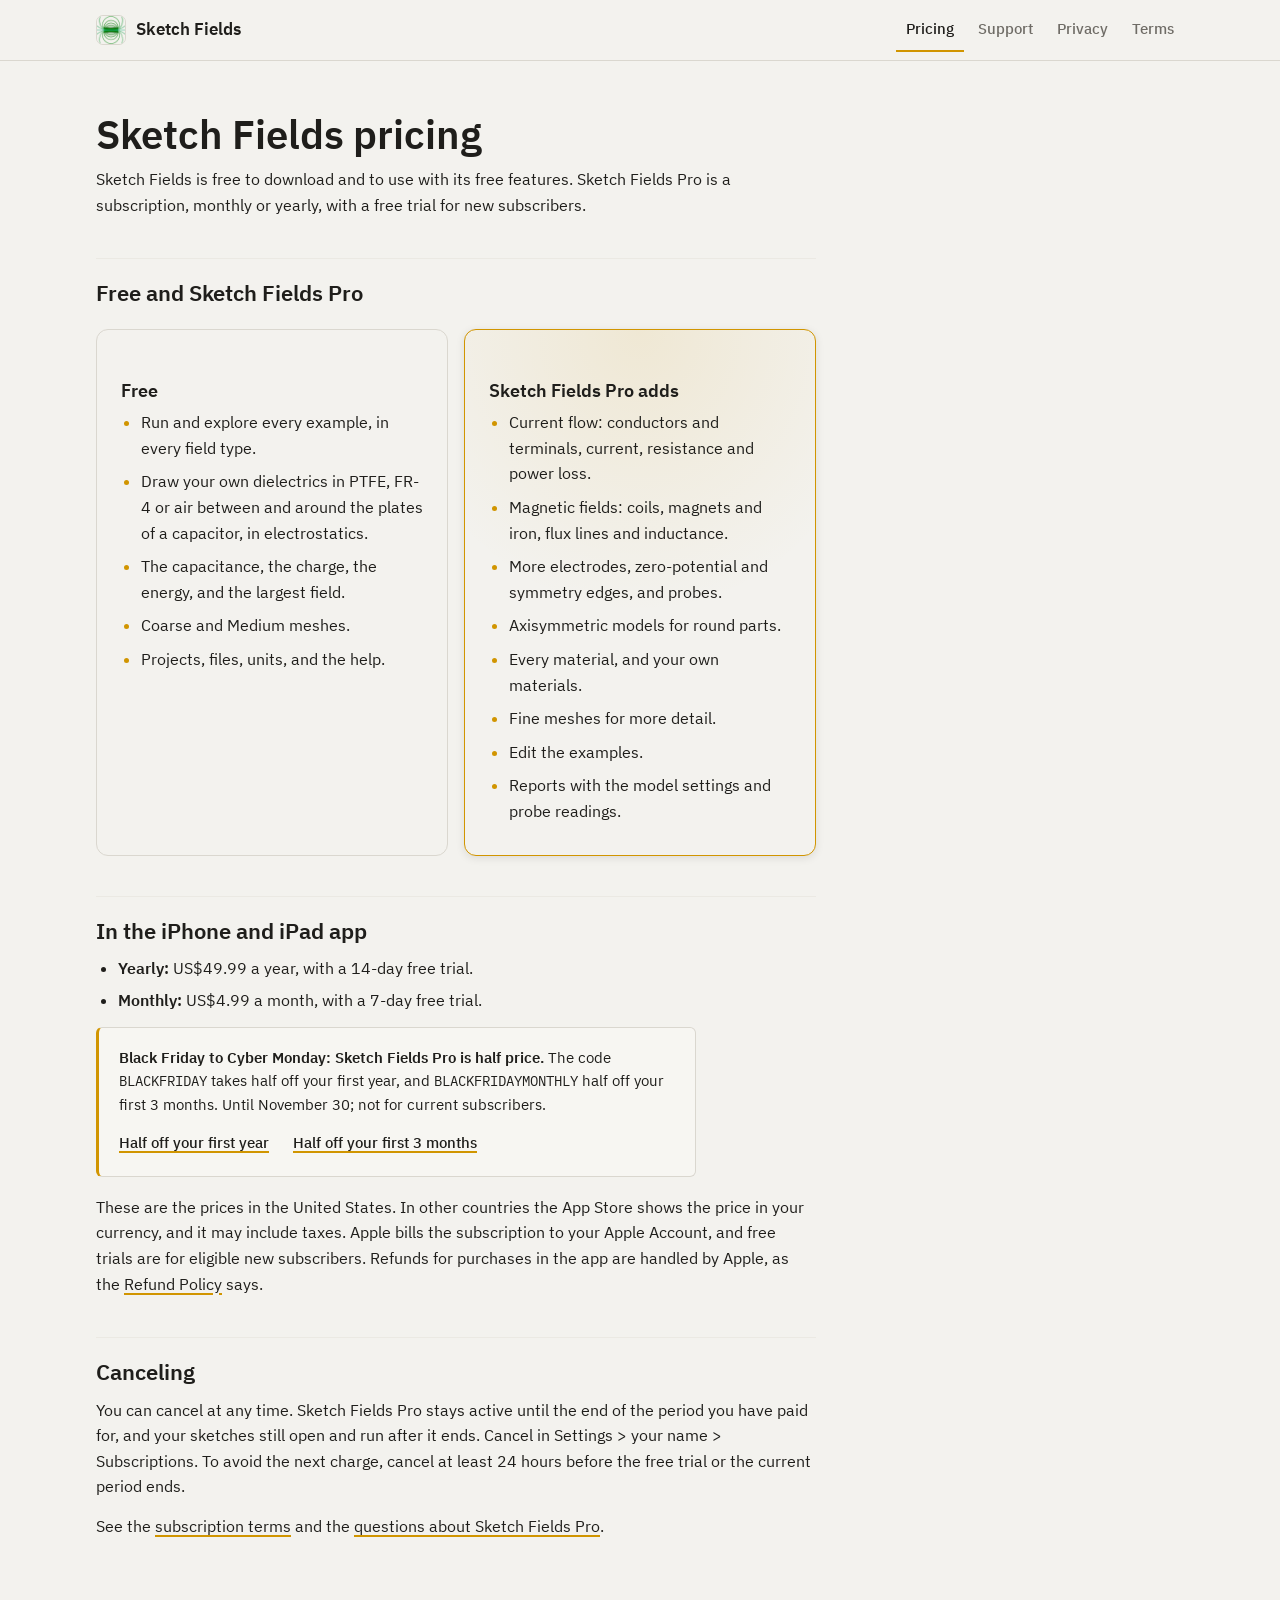
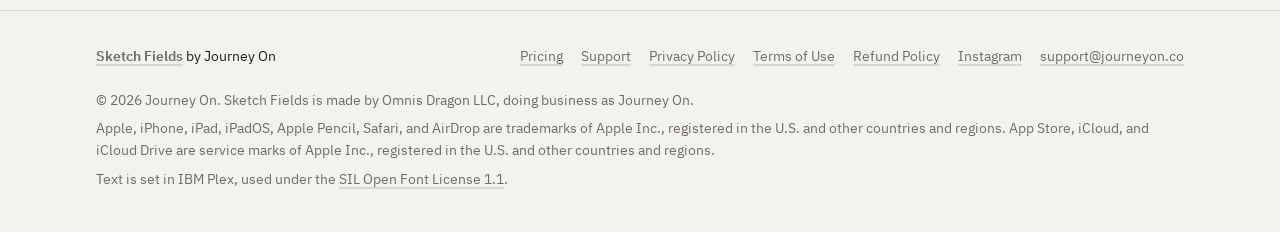
==== commit 24487286: "Download on the App Store buttons; Black Friday sale note Co-Authored-By: Claude Opus 5.5 <noreply@a" ====
--- a/pricing/index.html
+++ b/pricing/index.html
@@ -69,6 +69,10 @@
         <li><strong>Yearly:</strong> US$49.99 a year, with a 14-day free trial.</li>
         <li><strong>Monthly:</strong> US$4.99 a month, with a 7-day free trial.</li>
       </ul>
+      <div class="note sale">
+        <p><strong>Black Friday to Cyber Monday: Sketch Fields Pro is half price.</strong> The code <span class="mono">BLACKFRIDAY</span> takes half off your first year, and <span class="mono">BLACKFRIDAYMONTHLY</span> half off your first 3 months. Until November 30; not for current subscribers.</p>
+        <p class="sale-links"><a href="https://apps.apple.com/redeem?ctx=offercodes&amp;id=6832425502&amp;code=BLACKFRIDAY">Half off your first year</a> <a href="https://apps.apple.com/redeem?ctx=offercodes&amp;id=6832425502&amp;code=BLACKFRIDAYMONTHLY">Half off your first 3 months</a></p>
+      </div>
       <p>These are the prices in the United States. In other countries the App Store shows the price in your currency, and it may include taxes. Apple bills the subscription to your Apple Account, and free trials are for eligible new subscribers. Refunds for purchases in the app are handled by Apple, as the <a href="../refunds/">Refund Policy</a> says.</p>
 
       <h2 id="cancel">Canceling</h2>
--- a/assets/site.css
+++ b/assets/site.css
@@ -1122,6 +1122,36 @@
   font-weight: 500;
 }
 
+/* Black Friday note: remove these rules and the note on the home and pricing pages after 30 Nov 2026. A note under the
+   hero's App Store button and under the prices, with the two offer-code links in a row that wraps on phones. */
+.note.sale {
+  max-width: 600px;
+  margin: 4px 0 18px;
+  font-size: 15px;
+  line-height: 1.55;
+}
+
+.sale p {
+  margin-bottom: 10px;
+}
+
+.sale strong {
+  color: var(--fg);
+  font-weight: 600;
+}
+
+.sale-links {
+  display: flex;
+  flex-wrap: wrap;
+  gap: 2px 24px;
+  font-weight: 500;
+}
+
+.sale-links a {
+  display: inline-block;
+  padding: 4px 0;
+}
+
 /* Bands: See it in action, Free and Pro, and the end of the page, on the panel color between sections on the page
    color. A lit band has a soft light from above (dark theme only), and the closing band a glow behind the app icon. */
 .band {
